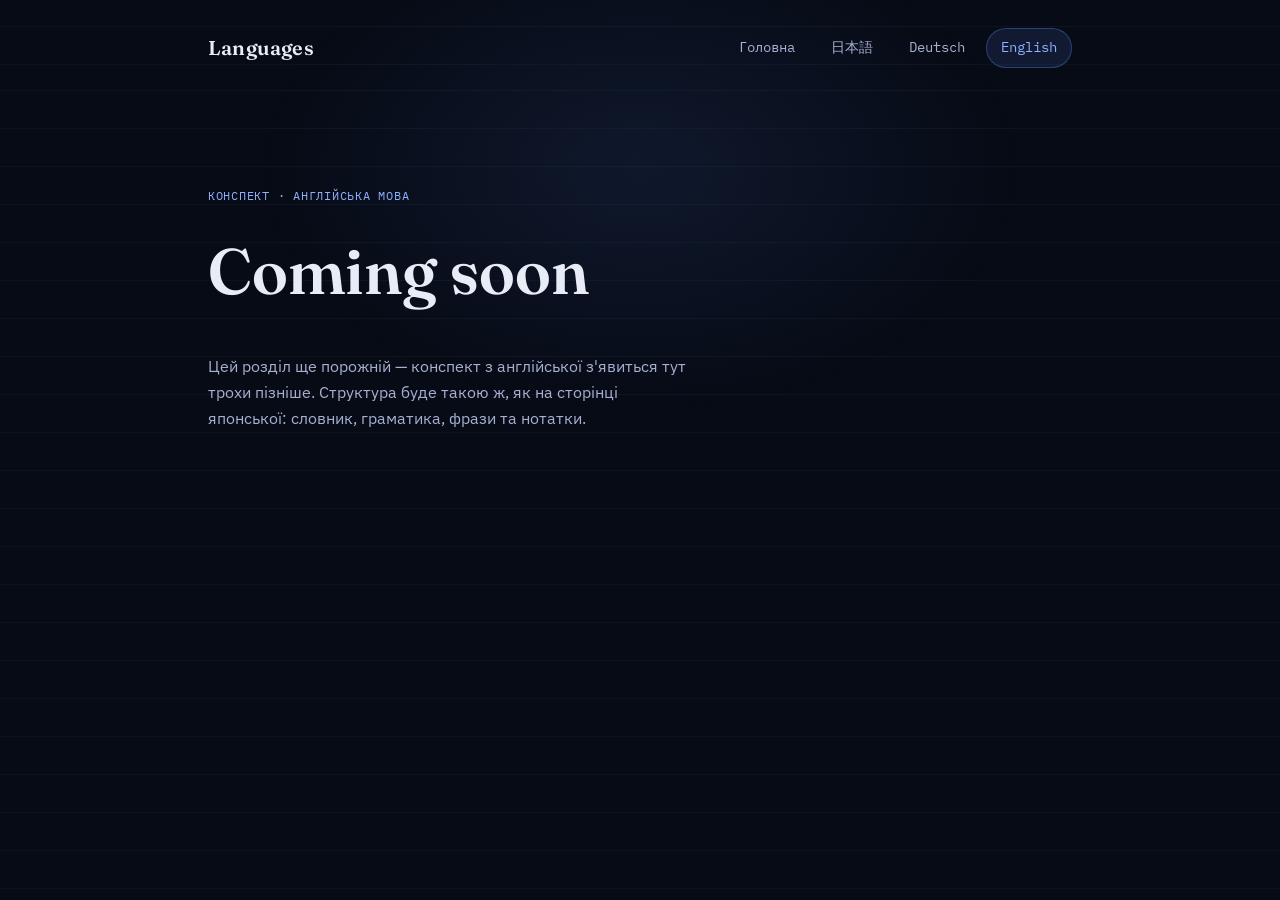
==== english.html @ 43c10c55 "Add files via upload" ====
<!DOCTYPE html>
<html lang="uk">
<head>
<meta charset="UTF-8">
<meta name="viewport" content="width=device-width, initial-scale=1.0">
<title>English — Languages</title>
<link rel="stylesheet" href="styles.css">
</head>
<body>

<header class="site-header">
  <a class="brand" href="index.html">Languages</a>
  <nav class="main-nav" aria-label="Мови">
    <a href="index.html">Головна</a>
    <a href="japanese.html">日本語</a>
    <a href="german.html">Deutsch</a>
    <a href="english.html" aria-current="page">English</a>
  </nav>
</header>

<main class="page">
  <div class="soon">
    <p class="eyebrow">Конспект · Англійська мова</p>
    <h1 class="soon-native">Coming soon</h1>
    <p class="soon-note">
      Цей розділ ще порожній — конспект з англійської з'явиться тут трохи
      пізніше. Структура буде такою ж, як на сторінці японської: словник,
      граматика, фрази та нотатки.
    </p>
  </div>
</main>

</body>
</html>
---- styles.css ----
/* ==========================================================================
   Languages — спільні стилі
   Палітра: глибока ніч + спокійний синій. Все приглушене, без яскравих акцентів.
   ========================================================================== */

@import url('https://fonts.googleapis.com/css2?family=Fraunces:opsz,wght@9..144,400;9..144,500;9..144,600&family=IBM+Plex+Sans:wght@400;500;600&family=IBM+Plex+Mono:wght@400;500&display=swap');

:root{
  /* base */
  --bg-0:#070b15;
  --bg-1:#0b1120;
  --surface:#121a32;
  --surface-2:#182245;
  --border:rgba(140,162,230,.14);
  --border-strong:rgba(140,162,230,.30);

  /* text */
  --text-0:#e8ecf7;
  --text-1:#a6b0d1;
  --text-2:#677099;

  /* accent — синій, спокійний */
  --accent:#5b8cff;
  --accent-soft:#8fb0ff;
  --accent-dim:rgba(91,140,255,.12);
  --accent-line:rgba(91,140,255,.35);

  /* другорядний холодний акцент — лише для дрібних міток */
  --teal:#52b3ac;
  --teal-dim:rgba(82,179,172,.14);

  --radius:14px;
  --radius-sm:8px;

  --font-display:'Fraunces', 'Iowan Old Style', serif;
  --font-body:'IBM Plex Sans', -apple-system, system-ui, sans-serif;
  --font-mono:'IBM Plex Mono', ui-monospace, monospace;
}

*{ box-sizing:border-box; }
html{ scroll-behavior:smooth; }

body{
  margin:0;
  background:var(--bg-0);
  color:var(--text-0);
  font-family:var(--font-body);
  line-height:1.6;
  -webkit-font-smoothing:antialiased;
  position:relative;
  min-height:100vh;
}

/* ---- Атмосфера: лінії конспекту + м'яке "місячне" світло ---- */
body::before{
  content:"";
  position:fixed;
  inset:0;
  z-index:0;
  pointer-events:none;
  background-image:
    repeating-linear-gradient(
      to bottom,
      rgba(140,162,230,.05) 0px,
      rgba(140,162,230,.05) 1px,
      transparent 1px,
      transparent 38px
    );
  background-position:0 90px;
}

body::after{
  content:"";
  position:fixed;
  top:-20%;
  left:50%;
  width:1100px;
  height:700px;
  transform:translateX(-50%);
  background:radial-gradient(closest-side, rgba(91,140,255,.10), transparent 70%);
  z-index:0;
  pointer-events:none;
}

a{ color:inherit; }
img{ max-width:100%; }

::selection{ background:var(--accent-dim); color:var(--text-0); }

:focus-visible{
  outline:2px solid var(--accent-soft);
  outline-offset:3px;
  border-radius:4px;
}

/* ==========================================================================
   Header / Навігація
   (використовується лише на сторінках мов — на головній сторінці її немає)
   ========================================================================== */

.site-header{
  position:relative;
  z-index:2;
  display:flex;
  align-items:center;
  justify-content:space-between;
  gap:24px;
  flex-wrap:wrap;
  max-width:920px;
  margin:0 auto;
  padding:28px 28px 24px;
}

.brand{
  font-family:var(--font-display);
  font-weight:600;
  font-size:1.25rem;
  text-decoration:none;
  letter-spacing:.01em;
  color:var(--text-0);
}

.main-nav{
  display:flex;
  gap:6px;
  flex-wrap:wrap;
}

.main-nav a{
  font-family:var(--font-mono);
  font-size:.85rem;
  text-decoration:none;
  color:var(--text-1);
  padding:8px 14px;
  border-radius:999px;
  border:1px solid transparent;
  transition:color .15s ease, border-color .15s ease, background .15s ease;
}

.main-nav a:hover{
  color:var(--text-0);
  border-color:var(--border);
  background:var(--surface);
}

.main-nav a[aria-current="page"]{
  color:var(--accent-soft);
  border-color:var(--accent-line);
  background:var(--accent-dim);
}

/* ==========================================================================
   Загальна структура сторінки
   ========================================================================== */

.page{
  position:relative;
  z-index:1;
  max-width:920px;
  margin:0 auto;
  padding:0 28px 100px;
}

.page-hero{
  padding:48px 0 40px;
  border-bottom:1px solid var(--border);
  margin-bottom:48px;
}

.eyebrow{
  display:inline-block;
  font-family:var(--font-mono);
  font-size:.78rem;
  letter-spacing:.06em;
  color:var(--accent-soft);
  text-transform:uppercase;
  margin:0 0 14px;
}

.page-title{
  font-family:var(--font-display);
  font-weight:600;
  font-size:clamp(2.4rem, 6vw, 3.4rem);
  line-height:1.1;
  margin:0 0 16px;
  color:var(--text-0);
}

.page-subtitle{
  font-size:1.05rem;
  color:var(--text-1);
  max-width:640px;
  margin:0;
}

/* ==========================================================================
   Секції-конспекту (для сторінок мов)
   ========================================================================== */

.section{
  margin-bottom:56px;
}

.section-head{
  display:flex;
  align-items:baseline;
  justify-content:space-between;
  gap:16px;
  margin-bottom:18px;
  flex-wrap:wrap;
}

.section-title{
  font-family:var(--font-display);
  font-size:1.5rem;
  font-weight:600;
  margin:0;
  color:var(--text-0);
}

.section-note{
  font-family:var(--font-mono);
  font-size:.8rem;
  color:var(--text-2);
}

.section-hint{
  font-size:.88rem;
  color:var(--text-2);
  margin:-8px 0 18px;
}

/* ---- Базова картка ---- */
.card{
  background:var(--surface);
  border:1px solid var(--border);
  border-radius:var(--radius);
  padding:20px 22px;
}

/* ---- Чіп / тег рівня ---- */
.tag{
  display:inline-flex;
  align-items:center;
  font-family:var(--font-mono);
  font-size:.72rem;
  letter-spacing:.03em;
  padding:3px 9px;
  border-radius:999px;
  background:var(--teal-dim);
  color:var(--teal);
  border:1px solid rgba(82,179,172,.3);
}

/* ==========================================================================
   Контейнери-конспекту
   (картки для слів, кандзі, граматики, фраз — використовуються
   на сторінках мов; стилі спільні, щоб German/English виглядали так само)
   ========================================================================== */

/* ---- Кана / будь-яка таблиця символів ---- */
.kana-grid{
  display:grid;
  grid-template-columns:repeat(auto-fill, minmax(64px, 1fr));
  gap:10px;
}

.kana-cell{
  background:var(--surface);
  border:1px solid var(--border);
  border-radius:var(--radius-sm);
  padding:12px 6px;
  text-align:center;
  transition:border-color .15s ease, background .15s ease;
}

.kana-cell:hover{
  border-color:var(--border-strong);
  background:var(--surface-2);
}

.kana-char{
  display:block;
  font-family:var(--font-display);
  font-size:1.5rem;
  color:var(--text-0);
}

.kana-romaji{
  display:block;
  font-family:var(--font-mono);
  font-size:.72rem;
  color:var(--text-2);
  margin-top:4px;
}

/* ---- Картка слова ---- */
.vocab-grid{
  display:grid;
  grid-template-columns:repeat(auto-fit, minmax(260px, 1fr));
  gap:14px;
}

.vocab-card{
  background:var(--surface);
  border:1px solid var(--border);
  border-radius:var(--radius);
  padding:18px 20px;
}

.vocab-word{
  font-family:var(--font-display);
  font-size:1.7rem;
  color:var(--text-0);
  margin:0 0 2px;
}

.vocab-word ruby{ ruby-align:center; }
.vocab-word rt{
  font-family:var(--font-mono);
  font-size:.6rem;
  color:var(--accent-soft);
}

.vocab-romaji{
  font-family:var(--font-mono);
  font-size:.82rem;
  color:var(--text-2);
  margin:0 0 10px;
}

.vocab-meaning{
  font-size:.98rem;
  color:var(--text-0);
  margin:0 0 12px;
}

.vocab-example{
  border-top:1px solid var(--border);
  padding-top:10px;
  font-size:.92rem;
  color:var(--text-1);
}

.vocab-example .jp{ color:var(--text-0); display:block; margin-bottom:3px; }
.vocab-example .tr{ color:var(--text-2); display:block; font-size:.86rem; }

/* ---- Картка кандзі ---- */
.kanji-grid{
  display:grid;
  grid-template-columns:repeat(auto-fit, minmax(220px, 1fr));
  gap:14px;
}

.kanji-card{
  background:var(--surface);
  border:1px solid var(--border);
  border-radius:var(--radius);
  padding:18px 20px;
  display:flex;
  gap:16px;
}

.kanji-char{
  font-family:var(--font-display);
  font-size:2.6rem;
  line-height:1;
  color:var(--text-0);
  flex-shrink:0;
}

.kanji-body{ flex:1; }

.kanji-meaning{
  margin:2px 0 8px;
  font-size:.98rem;
  color:var(--text-0);
}

.kanji-readings{
  font-family:var(--font-mono);
  font-size:.78rem;
  color:var(--text-1);
  margin:0 0 8px;
  line-height:1.7;
}

.kanji-readings b{ color:var(--accent-soft); font-weight:500; }

.kanji-notes{
  font-size:.85rem;
  color:var(--text-2);
  margin:0;
  border-top:1px solid var(--border);
  padding-top:8px;
}

/* ---- Блок граматики ---- */
.grammar-block{
  background:var(--surface);
  border:1px solid var(--border);
  border-radius:var(--radius);
  padding:22px 24px;
}

.grammar-pattern{
  font-family:var(--font-mono);
  font-size:1rem;
  color:var(--accent-soft);
  background:var(--accent-dim);
  display:inline-block;
  padding:6px 12px;
  border-radius:var(--radius-sm);
  margin:0 0 14px;
}

.grammar-explanation{
  color:var(--text-1);
  font-size:.96rem;
  margin:0 0 16px;
}

.grammar-examples{
  list-style:none;
  margin:0;
  padding:0;
  display:flex;
  flex-direction:column;
  gap:10px;
}

.grammar-examples li{
  border-top:1px solid var(--border);
  padding-top:10px;
  font-size:.92rem;
}

.grammar-examples .jp{ color:var(--text-0); display:block; margin-bottom:3px; }
.grammar-examples .tr{ color:var(--text-2); display:block; font-size:.86rem; }

/* ---- Картка фрази ---- */
.phrase-grid{
  display:grid;
  grid-template-columns:repeat(auto-fit, minmax(240px, 1fr));
  gap:14px;
}

.phrase-card{
  background:var(--surface);
  border:1px solid var(--border);
  border-radius:var(--radius);
  padding:16px 20px;
}

.phrase-jp{
  font-family:var(--font-display);
  font-size:1.25rem;
  margin:0 0 2px;
  color:var(--text-0);
}

.phrase-reading{
  font-family:var(--font-mono);
  font-size:.78rem;
  color:var(--text-2);
  margin:0 0 8px;
}

.phrase-meaning{
  font-size:.92rem;
  color:var(--text-1);
  margin:0;
}

/* ---- Вільні нотатки (сторінка нотатника) ---- */
.notes-page{
  background:var(--surface);
  border:1px solid var(--border);
  border-radius:var(--radius);
  padding:22px 24px;
  background-image:repeating-linear-gradient(
    to bottom,
    transparent 0,
    transparent 33px,
    var(--border) 33px,
    var(--border) 34px
  );
  background-position:0 18px;
}

.notes-page p{
  margin:0 0 16px;
  color:var(--text-1);
  font-size:.95rem;
}
.notes-page p:last-child{ margin-bottom:0; }

/* ==========================================================================
   "Скоро буде" сторінки
   ========================================================================== */

.soon{
  min-height:50vh;
  display:flex;
  flex-direction:column;
  align-items:flex-start;
  justify-content:center;
  padding:60px 0;
}

.soon-native{
  font-family:var(--font-display);
  font-size:clamp(2.6rem, 7vw, 4rem);
  font-weight:600;
  margin:0 0 14px;
}

.soon-note{
  color:var(--text-1);
  max-width:480px;
  font-size:1.02rem;
}

/* ==========================================================================
   Responsive
   ========================================================================== */

@media (max-width:640px){
  .site-header{ padding:22px 18px 18px; }
  .page{ padding:0 18px 80px; }
  .page-hero{ padding:34px 0 28px; }
}

@media (prefers-reduced-motion: reduce){
  html{ scroll-behavior:auto; }
  *{ transition:none !important; animation:none !important; }
}
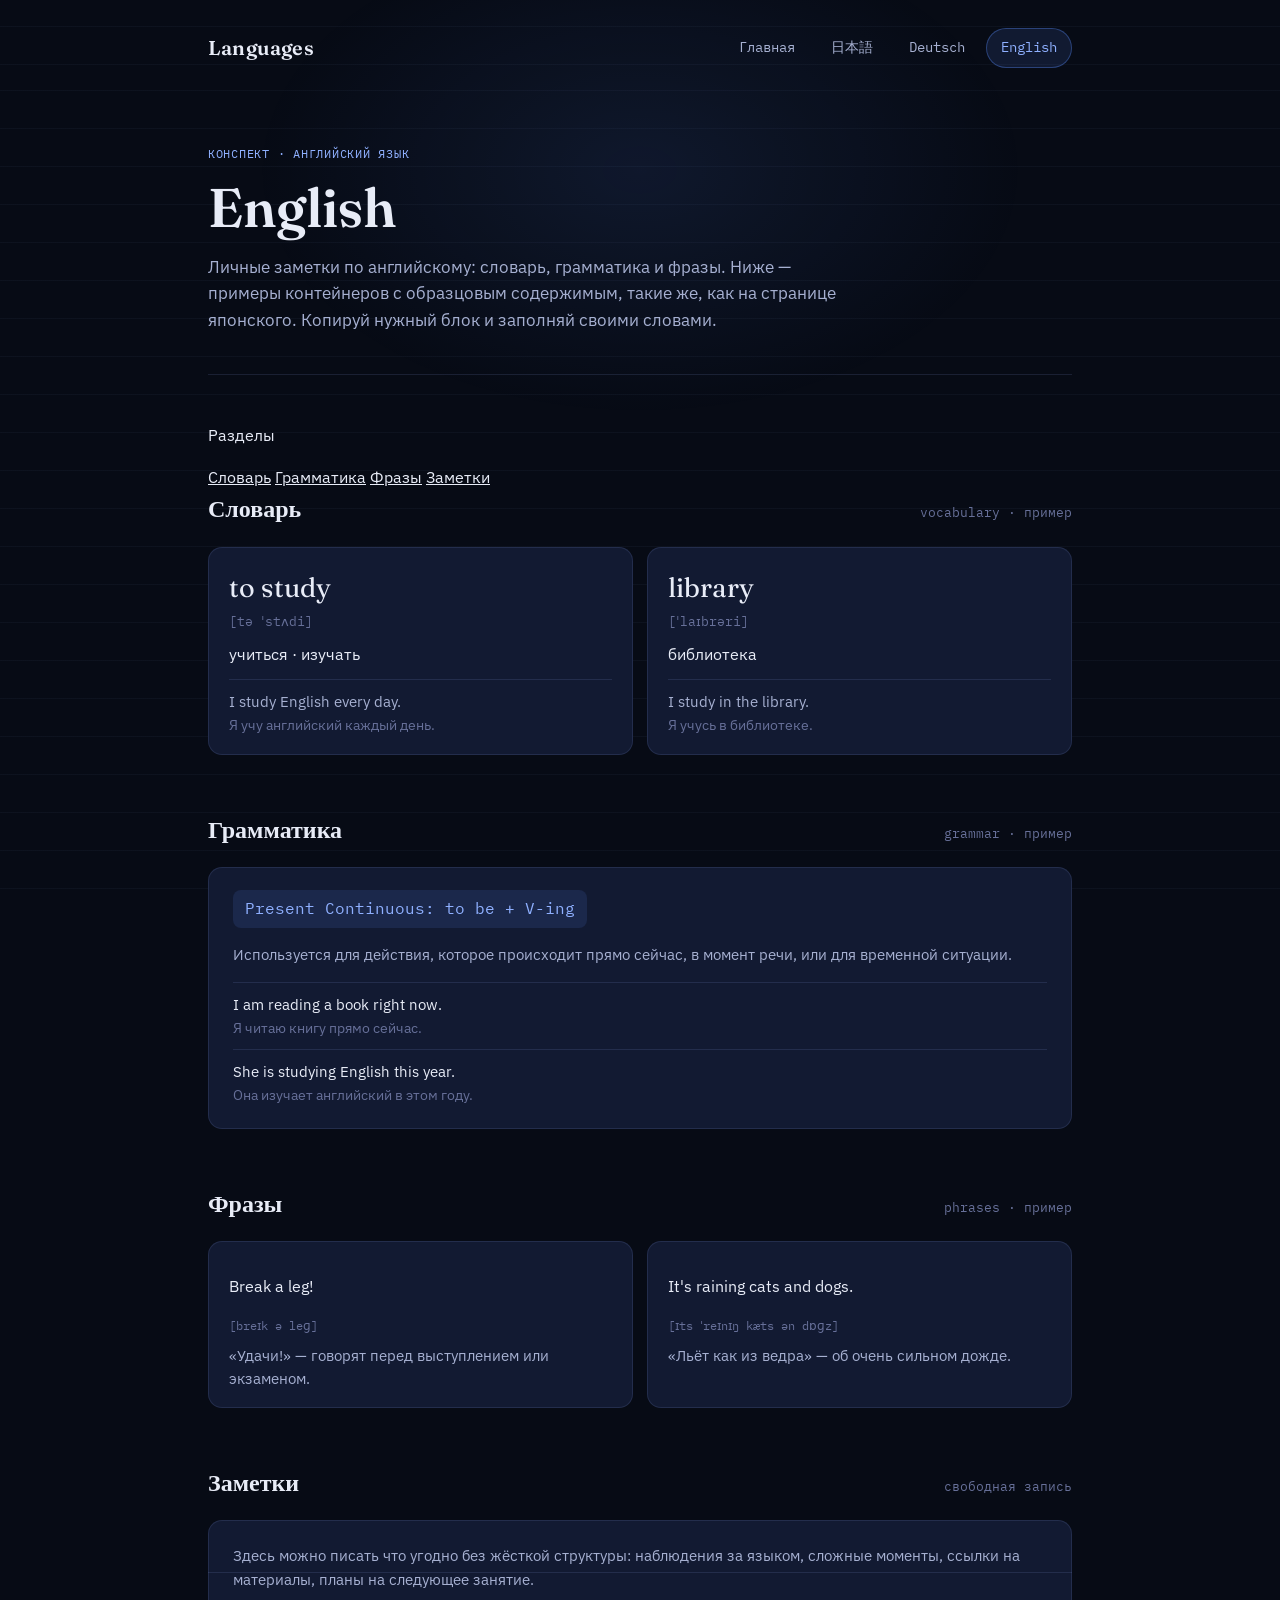
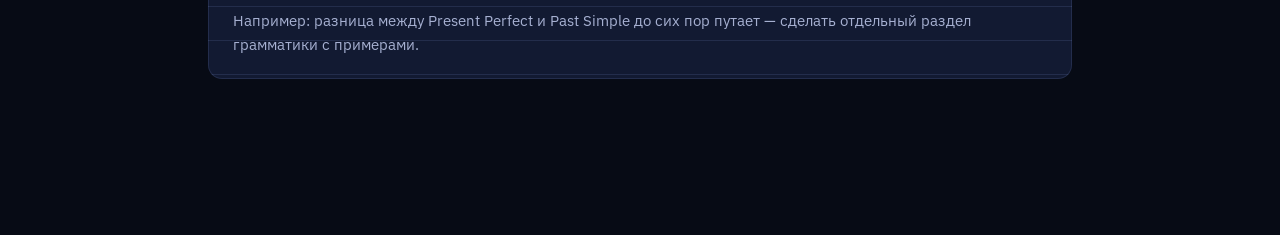
==== commit fadf9990: "Update english.html" ====
--- a/english.html
+++ b/english.html
@@ -1,5 +1,5 @@
 <!DOCTYPE html>
-<html lang="uk">
+<html lang="ru">
 <head>
 <meta charset="UTF-8">
 <meta name="viewport" content="width=device-width, initial-scale=1.0">
@@ -10,8 +10,8 @@
 
 <header class="site-header">
   <a class="brand" href="index.html">Languages</a>
-  <nav class="main-nav" aria-label="Мови">
-    <a href="index.html">Головна</a>
+  <nav class="main-nav" aria-label="Языки">
+    <a href="index.html">Главная</a>
     <a href="japanese.html">日本語</a>
     <a href="german.html">Deutsch</a>
     <a href="english.html" aria-current="page">English</a>
@@ -19,15 +19,155 @@
 </header>
 
 <main class="page">
-  <div class="soon">
-    <p class="eyebrow">Конспект · Англійська мова</p>
-    <h1 class="soon-native">Coming soon</h1>
-    <p class="soon-note">
-      Цей розділ ще порожній — конспект з англійської з'явиться тут трохи
-      пізніше. Структура буде такою ж, як на сторінці японської: словник,
-      граматика, фрази та нотатки.
+
+  <section class="page-hero">
+    <p class="eyebrow">Конспект · Английский язык</p>
+    <h1 class="page-title">English</h1>
+    <p class="page-subtitle">
+      Личные заметки по английскому: словарь, грамматика и фразы. Ниже —
+      примеры контейнеров с образцовым содержимым, такие же, как на
+      странице японского. Копируй нужный блок и заполняй своими словами.
     </p>
+  </section>
+
+  <div class="layout">
+
+    <!-- Левая навигация по разделам страницы (якорные ссылки, без JS) -->
+    <aside class="section-nav">
+      <p class="section-nav-label">Разделы</p>
+      <a href="#vocab">Словарь</a>
+      <a href="#grammar">Грамматика</a>
+      <a href="#phrases">Фразы</a>
+      <a href="#notes">Заметки</a>
+    </aside>
+
+    <div class="layout-content">
+
+      <!-- ==================================================================
+           СЛОВАРЬ
+           Одна .vocab-card = одно слово.
+           ================================================================== -->
+      <section class="section" id="vocab">
+        <div class="section-head">
+          <h2 class="section-title">Словарь</h2>
+          <span class="section-note">vocabulary · пример</span>
+        </div>
+
+        <div class="vocab-grid">
+
+          <div class="vocab-card">
+            <p class="vocab-word">to study</p>
+            <p class="vocab-romaji">[tə ˈstʌdi]</p>
+            <p class="vocab-meaning">учиться · изучать</p>
+            <div class="vocab-example">
+              <span class="src">I study English every day.</span>
+              <span class="tr">Я учу английский каждый день.</span>
+            </div>
+          </div>
+
+          <div class="vocab-card">
+            <p class="vocab-word">library</p>
+            <p class="vocab-romaji">[ˈlaɪbrəri]</p>
+            <p class="vocab-meaning">библиотека</p>
+            <div class="vocab-example">
+              <span class="src">I study in the library.</span>
+              <span class="tr">Я учусь в библиотеке.</span>
+            </div>
+          </div>
+
+          <!-- ↓ копируй .vocab-card выше и заполняй своими словами -->
+
+        </div>
+      </section>
+
+      <!-- ==================================================================
+           ГРАММАТИКА
+           Один .grammar-block = одна грамматическая конструкция.
+           ================================================================== -->
+      <section class="section" id="grammar">
+        <div class="section-head">
+          <h2 class="section-title">Грамматика</h2>
+          <span class="section-note">grammar · пример</span>
+        </div>
+
+        <div class="grammar-block">
+          <p class="grammar-pattern">Present Continuous: to be + V-ing</p>
+          <p class="grammar-explanation">
+            Используется для действия, которое происходит прямо сейчас,
+            в момент речи, или для временной ситуации.
+          </p>
+          <ul class="grammar-examples">
+            <li>
+              <span class="src">I am reading a book right now.</span>
+              <span class="tr">Я читаю книгу прямо сейчас.</span>
+            </li>
+            <li>
+              <span class="src">She is studying English this year.</span>
+              <span class="tr">Она изучает английский в этом году.</span>
+            </li>
+          </ul>
+        </div>
+
+        <!-- ↓ копируй .grammar-block выше для новой конструкции -->
+
+      </section>
+
+      <!-- ==================================================================
+           ФРАЗЫ
+           Одна .phrase-card = одно выражение или устойчивый оборот.
+           ================================================================== -->
+      <section class="section" id="phrases">
+        <div class="section-head">
+          <h2 class="section-title">Фразы</h2>
+          <span class="section-note">phrases · пример</span>
+        </div>
+
+        <div class="phrase-grid">
+
+          <div class="phrase-card">
+            <p class="phrase-src">Break a leg!</p>
+            <p class="phrase-reading">[breɪk ə leɡ]</p>
+            <p class="phrase-meaning">«Удачи!» — говорят перед выступлением или экзаменом.</p>
+          </div>
+
+          <div class="phrase-card">
+            <p class="phrase-src">It's raining cats and dogs.</p>
+            <p class="phrase-reading">[ɪts ˈreɪnɪŋ kæts ən dɒɡz]</p>
+            <p class="phrase-meaning">«Льёт как из ведра» — об очень сильном дожде.</p>
+          </div>
+
+          <!-- ↓ копируй .phrase-card выше для новых фраз -->
+
+        </div>
+      </section>
+
+      <!-- ==================================================================
+           СВОБОДНЫЕ ЗАМЕТКИ
+           Просто пиши текст внутри .notes-page — фон имитирует
+           линованную бумагу.
+           ================================================================== -->
+      <section class="section" id="notes">
+        <div class="section-head">
+          <h2 class="section-title">Заметки</h2>
+          <span class="section-note">свободная запись</span>
+        </div>
+
+        <div class="notes-page">
+          <p>
+            Здесь можно писать что угодно без жёсткой структуры:
+            наблюдения за языком, сложные моменты, ссылки на материалы,
+            планы на следующее занятие.
+          </p>
+          <p>
+            Например: разница между Present Perfect и Past Simple до сих
+            пор путает — сделать отдельный раздел грамматики с примерами.
+          </p>
+        </div>
+      </section>
+
+    </div>
   </div>
+
 </main>
 
 </body>
